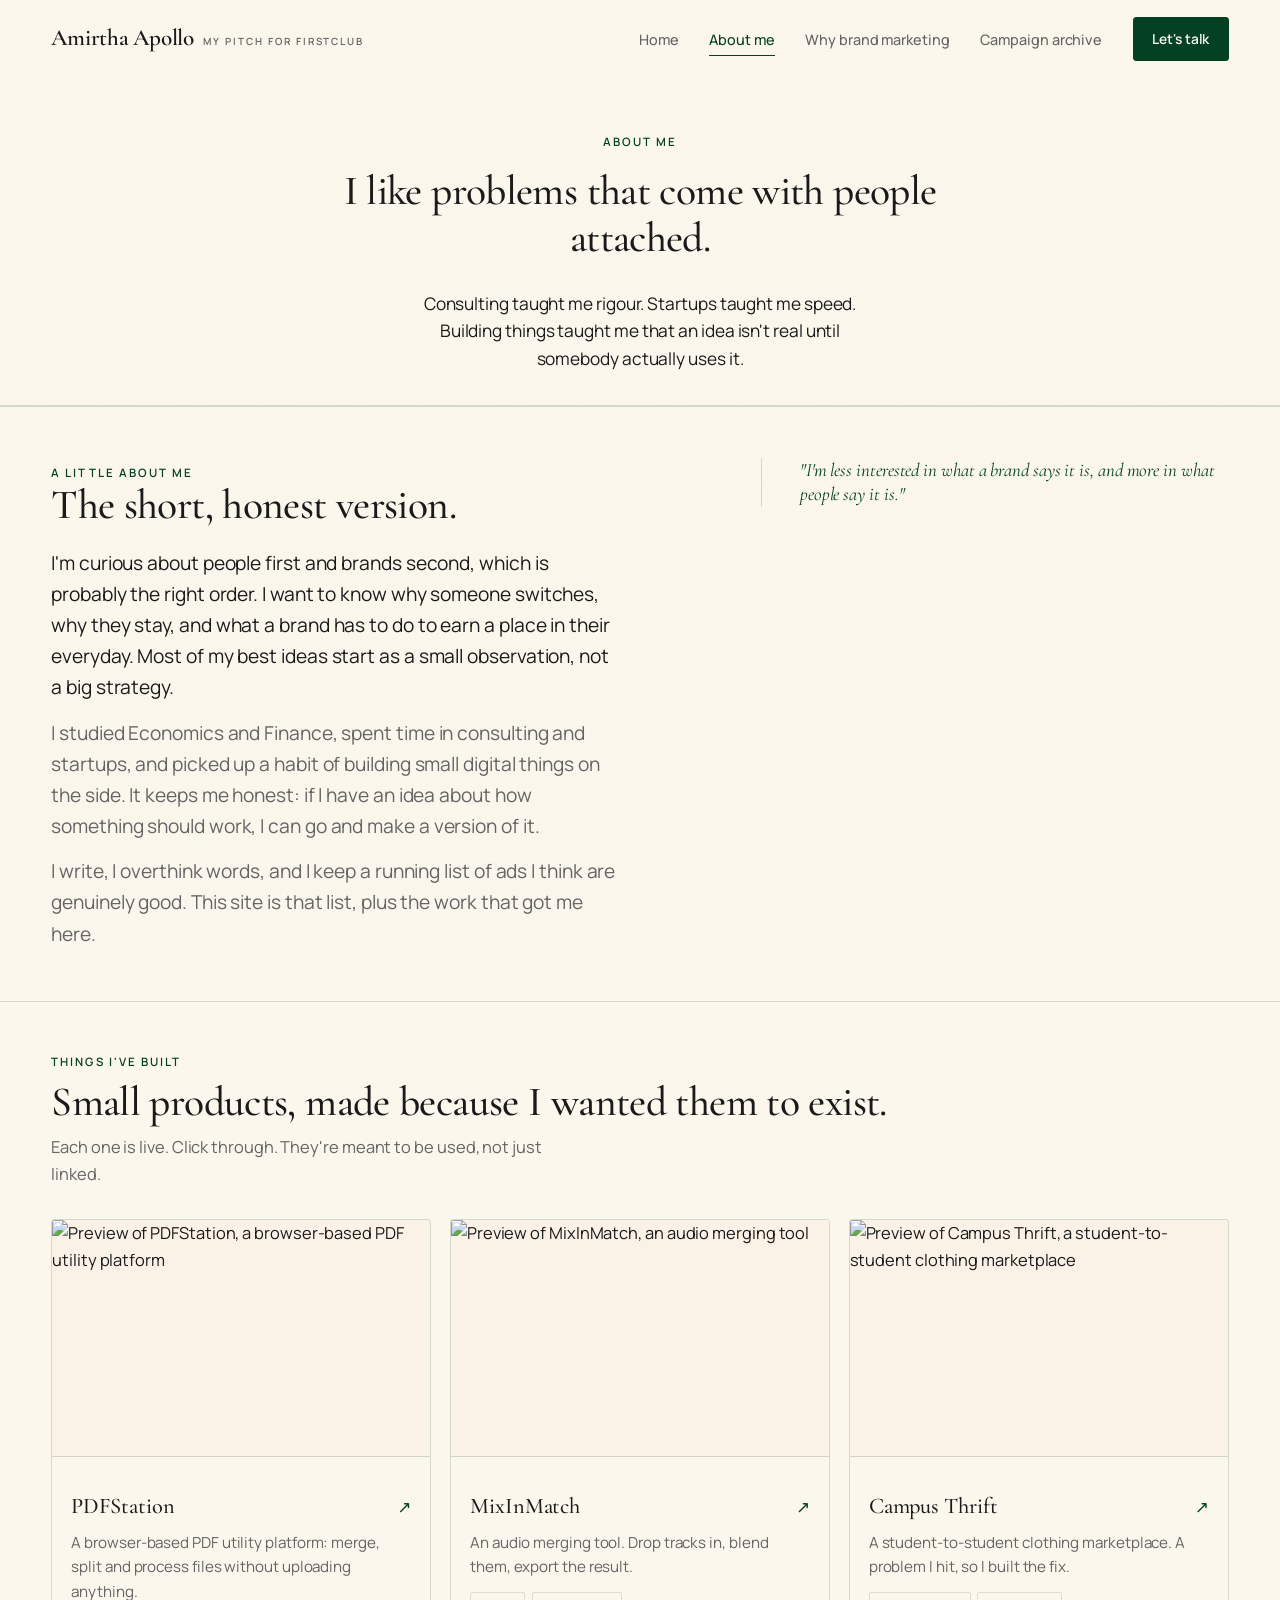
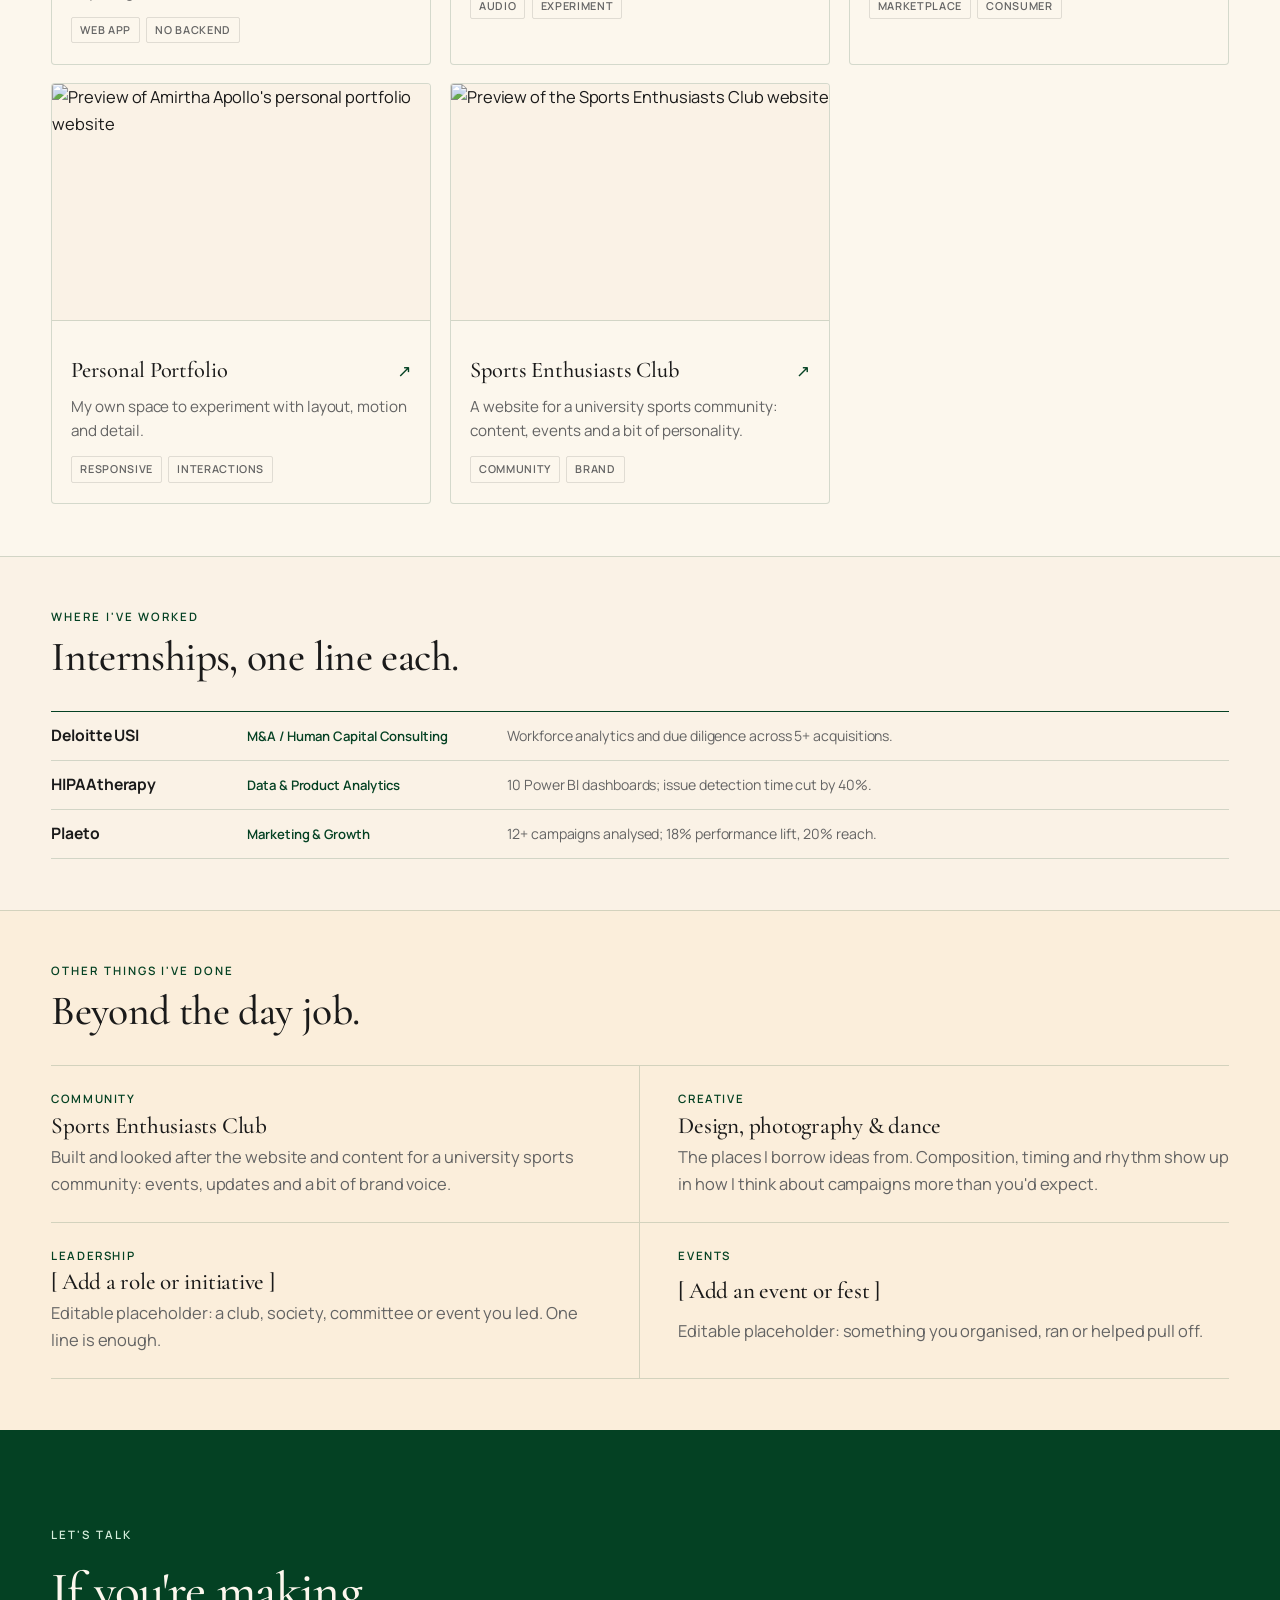
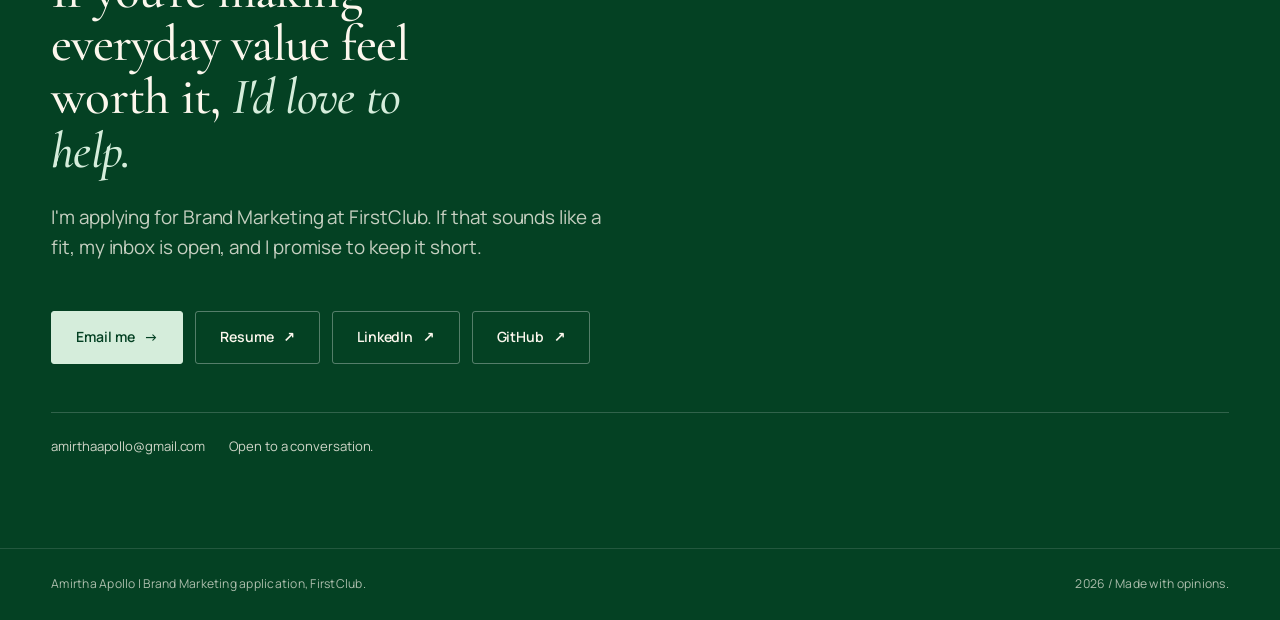
==== about.html @ 744711f7 "Rebuild FirstClub pitch as 4-page editorial journal - Four pages: Home, About me, Why brand marketin" ====
<!DOCTYPE html>
<html lang="en">
<head>
  <meta charset="UTF-8" />
  <meta name="viewport" content="width=device-width, initial-scale=1.0" />
  <title>About me | Amirtha Apollo</title>
  <meta name="description" content="About Amirtha Apollo: internships at Deloitte USI, HIPAAtherapy and Plaeto, plus the projects I've built. Brand Marketing application for FirstClub." />
  <meta name="author" content="Amirtha Apollo" />
  <meta name="theme-color" content="#fcf7ed" />
  <link rel="canonical" href="https://amirthaapollo.netlify.app/about.html" />

  <meta property="og:type" content="website" />
  <meta property="og:title" content="About me | Amirtha Apollo" />
  <meta property="og:description" content="Internships, projects and the things I build when nobody asks me to." />

  <link rel="preconnect" href="https://fonts.googleapis.com" />
  <link rel="preconnect" href="https://fonts.gstatic.com" crossorigin />
  <link href="https://fonts.googleapis.com/css2?family=Cormorant+Garamond:ital,wght@0,400;0,500;0,600;0,700;1,400;1,500;1,600&family=Manrope:wght@300;400;500;600;700&display=swap" rel="stylesheet" />
  <link rel="stylesheet" href="styles.css?v=10" />
</head>
<body>
  <a class="skip" href="#main">Skip to content</a>
  <div class="grain" aria-hidden="true"></div>

  <header class="site-header" id="siteHeader">
    <div class="wrap head">
      <a class="wordmark" href="index.html">Amirtha Apollo<small>My pitch for FirstClub</small></a>
      <nav class="nav" aria-label="Primary">
        <a href="index.html">Home</a>
        <a href="about.html" aria-current="page">About me</a>
        <a href="why-brand.html">Why brand marketing</a>
        <a href="campaigns.html">Campaign archive</a>
        <a class="nav-cta" href="#contact">Let's talk</a>
      </nav>
      <button class="menu-btn" id="menuBtn" aria-expanded="false" aria-controls="mobileNav" aria-label="Open menu">
        <i aria-hidden="true"></i>
        <i aria-hidden="true"></i>
      </button>
    </div>
    <nav class="mobile-nav" id="mobileNav" aria-label="Mobile" hidden>
      <a href="index.html">Home</a>
      <a href="about.html">About me</a>
      <a href="why-brand.html">Why brand marketing</a>
      <a href="campaigns.html">Campaign archive</a>
      <a href="#contact">Let's talk</a>
    </nav>
  </header>

  <main id="main">
    <section class="page-head page-head--center">
      <div class="wrap">
        <span class="label reveal">About me</span>
        <h1 class="display reveal">I like problems that come with people attached.</h1>
        <p class="lead reveal">
          Consulting taught me rigour. Startups taught me speed. Building things taught me that an idea isn't real
          until somebody actually uses it.
        </p>
      </div>
    </section>

    <section class="section" aria-labelledby="story-title">
      <div class="wrap spread">
        <div class="spread-main reveal">
          <span class="label">A little about me</span>
          <h2 class="display sec-title" id="story-title">The short, honest version.</h2>
          <div class="prose" style="margin-top:1.25rem">
            <p>
              I'm curious about people first and brands second, which is probably the right order. I want to know why
              someone switches, why they stay, and what a brand has to do to earn a place in their everyday. Most of
              my best ideas start as a small observation, not a big strategy.
            </p>
            <p class="muted">
              I studied Economics and Finance, spent time in consulting and startups, and picked up a habit of building
              small digital things on the side. It keeps me honest: if I have an idea about how something should work,
              I can go and make a version of it.
            </p>
            <p class="muted">
              I write, I overthink words, and I keep a running list of ads I think are genuinely good. This site is
              that list, plus the work that got me here.
            </p>
          </div>
        </div>
        <aside class="spread-side reveal">
          <p class="note">"I'm less interested in what a brand says it is, and more in what people say it is."</p>
        </aside>
      </div>
    </section>

    <section class="section" id="projects" aria-labelledby="proj-title">
      <div class="wrap">
        <header class="sec-head reveal">
          <span class="label">Things I've built</span>
          <h2 class="display sec-title" id="proj-title">Small products, made because I wanted them to exist.</h2>
          <p class="sec-sub">Each one is live. Click through. They're meant to be used, not just linked.</p>
        </header>

        <div class="projects">
          <a class="project reveal" href="https://pdfstation.netlify.app/" target="_blank" rel="noopener">
            <span class="project-shot">
              <img src="https://image.thum.io/get/width/1200/noanimate/https://pdfstation.netlify.app/" alt="Preview of PDFStation, a browser-based PDF utility platform" loading="lazy" />
            </span>
            <span class="project-body">
              <span class="project-top">
                <span class="project-name">PDFStation</span>
                <span class="project-go" aria-hidden="true">&#8599;</span>
              </span>
              <span class="project-desc">A browser-based PDF utility platform: merge, split and process files without uploading anything.</span>
              <span class="project-tags"><span>Web app</span><span>No backend</span></span>
            </span>
          </a>

          <a class="project reveal" href="https://mixinmatch.netlify.app/" target="_blank" rel="noopener">
            <span class="project-shot">
              <img src="https://image.thum.io/get/width/1200/noanimate/https://mixinmatch.netlify.app/" alt="Preview of MixInMatch, an audio merging tool" loading="lazy" />
            </span>
            <span class="project-body">
              <span class="project-top">
                <span class="project-name">MixInMatch</span>
                <span class="project-go" aria-hidden="true">&#8599;</span>
              </span>
              <span class="project-desc">An audio merging tool. Drop tracks in, blend them, export the result.</span>
              <span class="project-tags"><span>Audio</span><span>Experiment</span></span>
            </span>
          </a>

          <a class="project reveal" href="https://campusthriftshop.netlify.app/" target="_blank" rel="noopener">
            <span class="project-shot">
              <img src="https://image.thum.io/get/width/1200/noanimate/https://campusthriftshop.netlify.app/" alt="Preview of Campus Thrift, a student-to-student clothing marketplace" loading="lazy" />
            </span>
            <span class="project-body">
              <span class="project-top">
                <span class="project-name">Campus Thrift</span>
                <span class="project-go" aria-hidden="true">&#8599;</span>
              </span>
              <span class="project-desc">A student-to-student clothing marketplace. A problem I hit, so I built the fix.</span>
              <span class="project-tags"><span>Marketplace</span><span>Consumer</span></span>
            </span>
          </a>

          <a class="project reveal" href="https://amirthaapollo.netlify.app/" target="_blank" rel="noopener">
            <span class="project-shot">
              <img src="https://image.thum.io/get/width/1200/noanimate/https://amirthaapollo.netlify.app/" alt="Preview of Amirtha Apollo's personal portfolio website" loading="lazy" />
            </span>
            <span class="project-body">
              <span class="project-top">
                <span class="project-name">Personal Portfolio</span>
                <span class="project-go" aria-hidden="true">&#8599;</span>
              </span>
              <span class="project-desc">My own space to experiment with layout, motion and detail.</span>
              <span class="project-tags"><span>Responsive</span><span>Interactions</span></span>
            </span>
          </a>

          <a class="project reveal" href="https://thesecau.netlify.app/" target="_blank" rel="noopener">
            <span class="project-shot">
              <img src="https://image.thum.io/get/width/1200/noanimate/https://thesecau.netlify.app/" alt="Preview of the Sports Enthusiasts Club website" loading="lazy" />
            </span>
            <span class="project-body">
              <span class="project-top">
                <span class="project-name">Sports Enthusiasts Club</span>
                <span class="project-go" aria-hidden="true">&#8599;</span>
              </span>
              <span class="project-desc">A website for a university sports community: content, events and a bit of personality.</span>
              <span class="project-tags"><span>Community</span><span>Brand</span></span>
            </span>
          </a>
        </div>
      </div>
    </section>

    <section class="section section--beige" id="experience" aria-labelledby="exp-title">
      <div class="wrap">
        <header class="sec-head reveal">
          <span class="label">Where I've worked</span>
          <h2 class="display sec-title" id="exp-title">Internships, one line each.</h2>
        </header>

        <ul class="roles reveal">
          <li class="role">
            <span class="role-name">Deloitte USI</span>
            <span class="role-kind">M&amp;A / Human Capital Consulting</span>
            <span class="role-note">Workforce analytics and due diligence across 5+ acquisitions.</span>
          </li>
          <li class="role">
            <span class="role-name">HIPAAtherapy</span>
            <span class="role-kind">Data &amp; Product Analytics</span>
            <span class="role-note">10 Power BI dashboards; issue detection time cut by 40%.</span>
          </li>
          <li class="role">
            <span class="role-name">Plaeto</span>
            <span class="role-kind">Marketing &amp; Growth</span>
            <span class="role-note">12+ campaigns analysed; 18% performance lift, 20% reach.</span>
          </li>
        </ul>
      </div>
    </section>

    <section class="section section--peach" aria-labelledby="other-title">
      <div class="wrap">
        <header class="sec-head reveal">
          <span class="label">Other things I've done</span>
          <h2 class="display sec-title" id="other-title">Beyond the day job.</h2>
        </header>

        <div class="other">
          <article class="other-item reveal">
            <span class="oi-k">Community</span>
            <h3 class="oi-t">Sports Enthusiasts Club</h3>
            <p>Built and looked after the website and content for a university sports community: events, updates and a bit of brand voice.</p>
          </article>
          <article class="other-item reveal">
            <span class="oi-k">Creative</span>
            <h3 class="oi-t">Design, photography &amp; dance</h3>
            <p>The places I borrow ideas from. Composition, timing and rhythm show up in how I think about campaigns more than you'd expect.</p>
          </article>
          <article class="other-item reveal">
            <span class="oi-k">Leadership</span>
            <h3 class="oi-t">[ Add a role or initiative ]</h3>
            <p class="muted">Editable placeholder: a club, society, committee or event you led. One line is enough.</p>
          </article>
          <article class="other-item reveal">
            <span class="oi-k">Events</span>
            <h3 class="oi-t">[ Add an event or fest ]</h3>
            <p class="muted">Editable placeholder: something you organised, ran or helped pull off.</p>
          </article>
        </div>
      </div>
    </section>

    <section class="cta" id="contact" aria-labelledby="contact-title">
      <div class="wrap">
        <span class="label reveal">Let's talk</span>
        <h2 class="display cta-title reveal" id="contact-title">
          If you're making everyday value feel worth it, <em>I'd love to help.</em>
        </h2>
        <p class="cta-sub reveal">
          I'm applying for Brand Marketing at FirstClub. If that sounds like a fit, my inbox is open, and I promise
          to keep it short.
        </p>
        <div class="cta-actions reveal">
          <a class="btn btn-on-green" href="mailto:amirthaapollo@gmail.com">Email me <span class="arw" aria-hidden="true">&#8594;</span></a>
          <a class="btn btn-line" href="#">Resume <span aria-hidden="true">&#8599;</span></a>
          <a class="btn btn-line" href="#">LinkedIn <span aria-hidden="true">&#8599;</span></a>
          <a class="btn btn-line" href="https://github.com/AmirthaApollo" target="_blank" rel="noopener">GitHub <span aria-hidden="true">&#8599;</span></a>
        </div>
        <div class="cta-detail reveal">
          <a href="mailto:amirthaapollo@gmail.com">amirthaapollo@gmail.com</a>
          
          <span>Open to a conversation.</span>
        </div>
      </div>
    </section>
  </main>

  <footer class="footer">
    <div class="wrap footer-in">
      <span>Amirtha Apollo | Brand Marketing application, FirstClub.</span>
      <span><span id="year">2026</span> / Made with opinions.</span>
    </div>
  </footer>

  <script src="script.js" defer></script>
</body>
</html>
---- styles.css ----
:root {
  --forest: #044123;
  --forest-2: #0a5530;
  --cream: #fcf7ed;
  --beige: #faf2e6;
  --peach: #fbeedb;
  --mint: #d5eddb;
  --ink: #1a1a1a;
  --grey: #646464;
  --line: rgba(4, 65, 35, 0.16);
  --line-strong: rgba(4, 65, 35, 0.34);
  --line-ink: rgba(26, 26, 26, 0.12);
  --display: "Cormorant Garamond", Georgia, "Times New Roman", serif;
  --sans: "Manrope", system-ui, -apple-system, "Segoe UI", sans-serif;
  --wrap: 1180px;
  --gutter: clamp(1.25rem, 4vw, 3.5rem);
  --ease: cubic-bezier(0.2, 0.7, 0.2, 1);
}

*,
*::before,
*::after {
  box-sizing: border-box;
}

html {
  -webkit-text-size-adjust: 100%;
  scroll-behavior: smooth;
}

body {
  margin: 0;
  background: var(--cream);
  color: var(--ink);
  font-family: var(--sans);
  font-size: clamp(1rem, 0.95rem + 0.25vw, 1.075rem);
  font-weight: 400;
  line-height: 1.65;
  letter-spacing: -0.005em;
  -webkit-font-smoothing: antialiased;
  text-rendering: optimizeLegibility;
  overflow-x: hidden;
}

h1,
h2,
h3,
h4 {
  margin: 0;
  font-family: var(--display);
  font-weight: 500;
  line-height: 1.03;
  letter-spacing: -0.01em;
}

p {
  margin: 0;
}

img {
  display: block;
  max-width: 100%;
}

a {
  color: inherit;
  text-decoration: none;
}

ul,
ol {
  margin: 0;
  padding: 0;
  list-style: none;
}

::selection {
  background: var(--forest);
  color: var(--cream);
}

:focus-visible {
  outline: 2px solid var(--forest);
  outline-offset: 3px;
  border-radius: 2px;
}

.wrap {
  width: min(100% - (var(--gutter) * 2), var(--wrap));
  margin-inline: auto;
}

.grain {
  position: fixed;
  inset: 0;
  z-index: 400;
  pointer-events: none;
  opacity: 0.5;
  mix-blend-mode: multiply;
  background-image: url("data:image/svg+xml,%3Csvg xmlns='http://www.w3.org/2000/svg' width='160' height='160'%3E%3Cfilter id='n'%3E%3CfeTurbulence type='fractalNoise' baseFrequency='0.9' numOctaves='2' stitchTiles='stitch'/%3E%3CfeColorMatrix type='saturate' values='0'/%3E%3C/filter%3E%3Crect width='100%25' height='100%25' filter='url(%23n)' opacity='0.05'/%3E%3C/svg%3E");
}

.skip {
  position: absolute;
  top: -80px;
  left: var(--gutter);
  z-index: 500;
  background: var(--forest);
  color: var(--cream);
  padding: 0.6rem 1rem;
  font-size: 0.78rem;
  font-weight: 600;
}

.skip:focus {
  top: 0.75rem;
}

/* ---------- type utilities ---------- */

.label {
  display: inline-flex;
  align-items: center;
  gap: 0.55rem;
  font-family: var(--sans);
  font-size: 0.72rem;
  font-weight: 600;
  letter-spacing: 0.18em;
  text-transform: uppercase;
  color: var(--forest);
}

.label::before {
  content: "";
  width: 6px;
  height: 6px;
  background: var(--forest);
  border-radius: 50%;
  flex: none;
}

.label--bare::before {
  display: none;
}

.display {
  font-family: var(--display);
  font-weight: 500;
  line-height: 0.98;
  letter-spacing: -0.015em;
}

.display em,
.em {
  font-style: italic;
  color: var(--forest);
}

.lead {
  font-size: clamp(1.08rem, 1rem + 0.55vw, 1.4rem);
  line-height: 1.55;
  color: var(--ink);
  max-width: 46ch;
}

.muted {
  color: var(--grey);
}

.note {
  font-family: var(--display);
  font-style: italic;
  font-size: clamp(1.05rem, 0.95rem + 0.5vw, 1.35rem);
  color: var(--forest);
  line-height: 1.3;
}

.rule {
  height: 1px;
  background: var(--line);
  border: 0;
  margin: 0;
}

/* ---------- buttons ---------- */

.btn {
  display: inline-flex;
  align-items: center;
  gap: 0.6rem;
  font-family: var(--sans);
  font-size: 0.88rem;
  font-weight: 600;
  padding: 0.9rem 1.5rem;
  border: 1px solid var(--forest);
  border-radius: 3px;
  cursor: pointer;
  transition: background 0.3s var(--ease), color 0.3s var(--ease), border-color 0.3s var(--ease), transform 0.3s var(--ease);
}

.btn svg {
  transition: transform 0.3s var(--ease);
}

.btn:hover svg {
  transform: translateX(3px);
}

.btn-primary {
  background: var(--forest);
  color: var(--cream);
}

.btn-primary:hover {
  background: var(--forest-2);
  border-color: var(--forest-2);
  transform: translateY(-1px);
}

.btn-ghost {
  background: transparent;
  color: var(--forest);
  border-color: var(--line-strong);
}

.btn-ghost:hover {
  border-color: var(--forest);
  background: var(--beige);
}

.btn-on-green {
  background: var(--mint);
  color: var(--forest);
  border-color: var(--mint);
}

.btn-on-green:hover {
  background: var(--cream);
  border-color: var(--cream);
}

.link-arrow {
  display: inline-flex;
  align-items: center;
  gap: 0.45rem;
  font-weight: 600;
  font-size: 0.9rem;
  color: var(--forest);
  border-bottom: 1px solid transparent;
  transition: border-color 0.3s var(--ease), gap 0.3s var(--ease);
}

.link-arrow svg {
  transition: transform 0.3s var(--ease);
}

.link-arrow:hover {
  border-bottom-color: var(--forest);
}

.link-arrow:hover svg {
  transform: translate(2px, 2px);
}

/* ---------- header ---------- */

.site-header {
  position: sticky;
  top: 0;
  z-index: 100;
  background: color-mix(in srgb, var(--cream) 88%, transparent);
  backdrop-filter: blur(14px) saturate(150%);
  -webkit-backdrop-filter: blur(14px) saturate(150%);
  border-bottom: 1px solid transparent;
  transition: border-color 0.4s var(--ease);
}

.site-header.is-stuck {
  border-bottom-color: var(--line);
}

.head {
  display: flex;
  align-items: center;
  justify-content: space-between;
  gap: 1.5rem;
  min-height: 4.9rem;
}

.wordmark {
  display: inline-flex;
  align-items: baseline;
  gap: 0.55rem;
  font-family: var(--display);
  font-size: 1.45rem;
  font-weight: 600;
  letter-spacing: -0.01em;
}

.wordmark span {
  color: var(--forest);
}

.wordmark small {
  font-family: var(--sans);
  font-size: 0.62rem;
  font-weight: 600;
  letter-spacing: 0.2em;
  text-transform: uppercase;
  color: var(--grey);
}

.nav {
  display: none;
  align-items: center;
  gap: clamp(1.1rem, 2.4vw, 2.3rem);
  font-size: 0.9rem;
  font-weight: 500;
}

.nav a {
  position: relative;
  color: var(--grey);
  padding-block: 0.3rem;
  transition: color 0.3s var(--ease);
}

.nav a:not(.nav-cta)::after {
  content: "";
  position: absolute;
  left: 0;
  bottom: 0;
  width: 100%;
  height: 1px;
  background: var(--forest);
  transform: scaleX(0);
  transform-origin: left;
  transition: transform 0.35s var(--ease);
}

.nav a:hover,
.nav a[aria-current="page"] {
  color: var(--forest);
}

.nav a:not(.nav-cta):hover::after,
.nav a[aria-current="page"]:not(.nav-cta)::after {
  transform: scaleX(1);
}

.nav a.nav-cta {
  color: var(--cream);
  background: var(--forest);
  border: 1px solid var(--forest);
  border-radius: 3px;
  padding: 0.6rem 1.15rem;
  font-size: 0.86rem;
  font-weight: 600;
  transition: background 0.3s var(--ease), border-color 0.3s var(--ease);
}

.nav a.nav-cta:hover {
  background: var(--forest-2);
  border-color: var(--forest-2);
  color: var(--cream);
}

.menu-btn {
  display: inline-flex;
  flex-direction: column;
  justify-content: center;
  gap: 5px;
  width: 2.7rem;
  height: 2.7rem;
  background: none;
  border: 1px solid var(--line-strong);
  border-radius: 3px;
  cursor: pointer;
  padding: 0;
}

.menu-btn i {
  display: block;
  width: 1.1rem;
  height: 1.5px;
  margin-inline: auto;
  background: var(--forest);
  transition: transform 0.35s var(--ease), opacity 0.35s var(--ease);
}

.menu-btn[aria-expanded="true"] i:first-child {
  transform: translateY(3.25px) rotate(45deg);
}

.menu-btn[aria-expanded="true"] i:last-child {
  transform: translateY(-3.25px) rotate(-45deg);
}

.mobile-nav {
  display: none;
  border-top: 1px solid var(--line);
  background: var(--cream);
  padding: 0.5rem var(--gutter) 1.5rem;
}

.mobile-nav:not([hidden]) {
  display: grid;
}

.mobile-nav a {
  display: flex;
  align-items: baseline;
  justify-content: space-between;
  font-family: var(--display);
  font-size: 1.7rem;
  padding-block: 0.6rem;
  border-bottom: 1px solid var(--line);
}

.mobile-nav a::after {
  content: "\2192";
  font-family: var(--sans);
  font-size: 0.9rem;
  color: var(--forest);
}

@media (min-width: 940px) {
  .nav {
    display: flex;
  }

  .menu-btn {
    display: none;
  }

  .mobile-nav {
    display: none !important;
  }
}

/* ---------- hero ---------- */

.hero {
  padding-block: clamp(2.5rem, 6vw, 5.5rem) clamp(2.5rem, 6vw, 5rem);
}

.hero-topline {
  display: flex;
  justify-content: space-between;
  align-items: baseline;
  gap: 1rem;
  padding-bottom: 1.1rem;
  border-bottom: 1px solid var(--line);
}

.hero-topline .issue {
  font-size: 0.72rem;
  font-weight: 600;
  letter-spacing: 0.18em;
  text-transform: uppercase;
  color: var(--grey);
}

.hero-title {
  margin-top: clamp(1.75rem, 4vw, 3rem);
  font-size: clamp(2.9rem, 1.3rem + 7.2vw, 7.6rem);
  font-weight: 500;
  max-width: 16ch;
}

.hero-grid {
  display: grid;
  gap: clamp(2.25rem, 5vw, 4rem);
  margin-top: clamp(2rem, 4vw, 3.25rem);
  align-items: end;
}

.hero-intro {
  display: grid;
  gap: 1.4rem;
}

.hero-actions {
  display: flex;
  flex-wrap: wrap;
  gap: 0.75rem;
  margin-top: 0.25rem;
}

/* magazine cover card */

.cover {
  position: relative;
  display: grid;
  grid-template-rows: auto 1fr auto;
  gap: 1rem;
  min-height: clamp(19rem, 40vw, 26rem);
  padding: clamp(1.4rem, 2.6vw, 2rem);
  background: var(--forest);
  color: var(--cream);
  border-radius: 4px;
  overflow: hidden;
}

.cover::after {
  content: "";
  position: absolute;
  inset: 0;
  background-image:
    repeating-linear-gradient(to right, rgba(255, 255, 255, 0.06) 0 1px, transparent 1px 25%),
    repeating-linear-gradient(to bottom, rgba(255, 255, 255, 0.05) 0 1px, transparent 1px 25%);
  pointer-events: none;
}

.cover > * {
  position: relative;
}

.cover-top {
  display: flex;
  justify-content: space-between;
  font-size: 0.68rem;
  font-weight: 600;
  letter-spacing: 0.18em;
  text-transform: uppercase;
  color: color-mix(in srgb, var(--cream) 80%, transparent);
}

.cover-mid {
  align-self: center;
}

.cover-mark {
  font-family: var(--display);
  font-size: clamp(4rem, 9vw, 7rem);
  line-height: 0.85;
  letter-spacing: -0.03em;
}

.cover-mark span {
  color: var(--mint);
}

.cover-line {
  margin-top: 1rem;
  font-family: var(--display);
  font-style: italic;
  font-size: clamp(1.1rem, 1rem + 0.8vw, 1.6rem);
  color: color-mix(in srgb, var(--cream) 88%, transparent);
  max-width: 18ch;
}

.cover-foot {
  display: flex;
  justify-content: space-between;
  align-items: baseline;
  padding-top: 0.9rem;
  border-top: 1px solid rgba(255, 255, 255, 0.18);
  font-size: 0.72rem;
  font-weight: 600;
  letter-spacing: 0.14em;
  text-transform: uppercase;
  color: color-mix(in srgb, var(--cream) 82%, transparent);
}

@media (min-width: 900px) {
  .hero-grid {
    grid-template-columns: minmax(0, 1.5fr) minmax(0, 1fr);
    align-items: stretch;
  }
}

/* ---------- section scaffolding ---------- */

.section {
  padding-block: clamp(4rem, 9vw, 8rem);
  border-top: 1px solid var(--line);
}

.section--beige {
  background: var(--beige);
}

.section--peach {
  background: var(--peach);
}

.section--forest {
  background: var(--forest);
  color: var(--cream);
  border-top-color: transparent;
}

.sec-head {
  display: grid;
  gap: 1.1rem;
  max-width: 60rem;
  margin-bottom: clamp(2.5rem, 5vw, 4rem);
}

.sec-title {
  font-size: clamp(2.2rem, 1.2rem + 4.4vw, 4.6rem);
}

.sec-sub {
  max-width: 52ch;
  color: var(--grey);
}

.section--forest .sec-sub {
  color: color-mix(in srgb, var(--cream) 76%, transparent);
}

.section--forest .label {
  color: var(--mint);
}

.section--forest .label::before {
  background: var(--mint);
}

/* ---------- table of contents ---------- */

.toc {
  border-top: 1px solid var(--forest);
}

.toc li {
  border-bottom: 1px solid var(--line);
}

.toc a {
  display: grid;
  gap: 0.6rem;
  padding-block: clamp(1.6rem, 3vw, 2.4rem);
  transition: background 0.4s var(--ease), padding-left 0.4s var(--ease);
}

.toc a:hover {
  background: var(--beige);
  padding-left: 0.9rem;
}

.toc-num {
  font-family: var(--display);
  font-size: clamp(1.4rem, 1rem + 1.6vw, 2.2rem);
  font-weight: 600;
  color: var(--forest);
}

.toc-name {
  font-family: var(--display);
  font-size: clamp(1.9rem, 1.2rem + 3vw, 3.4rem);
  font-weight: 500;
  letter-spacing: -0.015em;
  line-height: 1;
}

.toc-desc {
  color: var(--grey);
  max-width: 48ch;
}

.toc-go {
  font-size: 0.78rem;
  font-weight: 600;
  letter-spacing: 0.14em;
  text-transform: uppercase;
  color: var(--forest);
  white-space: nowrap;
  transition: transform 0.35s var(--ease);
}

.toc a:hover .toc-go {
  transform: translateX(5px);
}

@media (min-width: 900px) {
  .toc a {
    grid-template-columns: 3.5rem minmax(0, 1fr) minmax(0, 1.1fr) auto;
    align-items: baseline;
    column-gap: 1.5rem;
  }
}

/* ---------- editorial spread (two column) ---------- */

.spread {
  display: grid;
  gap: clamp(2rem, 5vw, 4.5rem);
}

@media (min-width: 900px) {
  .spread {
    grid-template-columns: repeat(12, 1fr);
    align-items: start;
  }

  .spread-main {
    grid-column: 1 / span 6;
  }

  .spread-side {
    grid-column: 8 / span 5;
  }

  .spread--reverse .spread-main {
    grid-column: 7 / span 6;
  }

  .spread--reverse .spread-side {
    grid-column: 1 / span 5;
  }
}

.pullquote {
  font-family: var(--display);
  font-size: clamp(1.8rem, 1.2rem + 2.6vw, 3.2rem);
  font-style: italic;
  font-weight: 500;
  line-height: 1.18;
  letter-spacing: -0.01em;
  color: var(--forest);
}

/* ---------- experience strip ---------- */

.strip {
  display: grid;
  border-top: 1px solid var(--line);
}

.strip-item {
  display: grid;
  gap: 0.4rem;
  padding-block: clamp(1.4rem, 2.6vw, 2rem);
  border-bottom: 1px solid var(--line);
}

.strip-role {
  font-family: var(--display);
  font-size: clamp(1.5rem, 1.1rem + 1.6vw, 2.3rem);
  font-weight: 500;
}

.strip-meta {
  font-size: 0.78rem;
  font-weight: 600;
  letter-spacing: 0.12em;
  text-transform: uppercase;
  color: var(--grey);
}

@media (min-width: 700px) {
  .strip {
    grid-template-columns: repeat(3, 1fr);
    border-bottom: 1px solid var(--line);
  }

  .strip-item {
    border-bottom: 0;
    border-right: 1px solid var(--line);
    padding-inline: clamp(1rem, 2.5vw, 2rem);
  }

  .strip-item:first-child {
    padding-left: 0;
  }

  .strip-item:last-child {
    border-right: 0;
    padding-right: 0;
  }
}

/* ---------- archive preview cards ---------- */

.preview-cards {
  display: grid;
  gap: clamp(1rem, 2vw, 1.5rem);
}

.pcard {
  display: grid;
  gap: 0.8rem;
  align-content: start;
}

.pcard-visual {
  position: relative;
  aspect-ratio: 4 / 3;
  background: var(--beige);
  border: 1px solid var(--line);
  border-radius: 4px;
  overflow: hidden;
  display: grid;
  place-items: center;
}

.pcard-mark {
  font-family: var(--display);
  font-size: clamp(2.4rem, 6vw, 4rem);
  color: var(--forest);
  opacity: 0.9;
}

.pcard-rank {
  position: absolute;
  top: 0.75rem;
  left: 0.75rem;
  font-size: 0.68rem;
  font-weight: 600;
  letter-spacing: 0.14em;
  text-transform: uppercase;
  color: var(--forest);
  background: var(--cream);
  border: 1px solid var(--line);
  border-radius: 2px;
  padding: 0.2rem 0.5rem;
}

.pcard-brand {
  font-size: 0.74rem;
  font-weight: 600;
  letter-spacing: 0.14em;
  text-transform: uppercase;
  color: var(--grey);
}

.pcard-title {
  font-family: var(--display);
  font-size: clamp(1.3rem, 1rem + 1.2vw, 1.8rem);
  font-weight: 500;
  line-height: 1.1;
}

@media (min-width: 700px) {
  .preview-cards {
    grid-template-columns: repeat(3, 1fr);
  }
}

/* ---------- page head ---------- */

.page-head {
  padding-block: clamp(3rem, 7vw, 6rem) clamp(2rem, 4vw, 3.5rem);
  border-bottom: 1px solid var(--line);
}

.page-head .display {
  margin-top: 1.4rem;
  font-size: clamp(2.6rem, 1.3rem + 6vw, 6.4rem);
  max-width: 20ch;
}

.page-head .lead {
  margin-top: clamp(1.25rem, 3vw, 1.75rem);
}

/* ---------- about: narrative ---------- */

.prose {
  display: grid;
  gap: 1.25rem;
  max-width: 62ch;
}

.prose p {
  font-size: clamp(1.05rem, 1rem + 0.35vw, 1.2rem);
  color: var(--ink);
}

.prose p.muted {
  color: var(--grey);
}

/* ---------- experience entries ---------- */

.exp {
  display: grid;
  gap: 1rem;
  padding-block: clamp(2rem, 4vw, 3.25rem);
  border-bottom: 1px solid var(--line);
}

.exp-head {
  display: grid;
  gap: 0.35rem;
}

.exp-org {
  display: flex;
  flex-wrap: wrap;
  align-items: baseline;
  gap: 0.75rem;
}

.exp-name {
  font-family: var(--display);
  font-size: clamp(1.9rem, 1.2rem + 2.6vw, 3.2rem);
  font-weight: 500;
  line-height: 1;
}

.exp-role {
  font-size: 0.78rem;
  font-weight: 600;
  letter-spacing: 0.12em;
  text-transform: uppercase;
  color: var(--forest);
}

.exp-body {
  display: grid;
  gap: 1rem;
}

.exp-list {
  display: grid;
  gap: 0.6rem;
  max-width: 60ch;
}

.exp-list li {
  position: relative;
  padding-left: 1.4rem;
  color: var(--grey);
}

.exp-list li::before {
  content: "";
  position: absolute;
  left: 0;
  top: 0.72em;
  width: 0.85rem;
  height: 1px;
  background: var(--forest);
}

.exp-figs {
  display: flex;
  flex-wrap: wrap;
  gap: 0.8rem 2rem;
}

.fig {
  font-size: 0.72rem;
  font-weight: 600;
  letter-spacing: 0.08em;
  text-transform: uppercase;
  color: var(--grey);
}

.fig b {
  display: block;
  font-family: var(--display);
  font-weight: 600;
  font-size: 1.7rem;
  letter-spacing: -0.01em;
  color: var(--forest);
  text-transform: none;
}

@media (min-width: 900px) {
  .exp {
    grid-template-columns: minmax(0, 0.8fr) minmax(0, 1.2fr);
    gap: clamp(2rem, 4vw, 3.5rem);
    align-items: start;
  }

  .exp-head {
    grid-column: 1;
  }

  .exp-body {
    grid-column: 2;
  }

  .exp-figs {
    gap: 1.6rem;
  }
}

/* ---------- project grid ---------- */

.projects {
  display: grid;
  gap: clamp(1rem, 2vw, 1.5rem);
}

.project {
  display: grid;
  gap: 0.85rem;
  align-content: start;
  border: 1px solid var(--line);
  border-radius: 4px;
  background: var(--cream);
  overflow: hidden;
  transition: transform 0.45s var(--ease), border-color 0.4s var(--ease);
}

.project:hover {
  transform: translateY(-4px);
  border-color: var(--forest);
}

.project-shot {
  aspect-ratio: 16 / 10;
  overflow: hidden;
  border-bottom: 1px solid var(--line);
  background: var(--beige);
}

.project-shot img {
  width: 100%;
  height: 100%;
  object-fit: cover;
  object-position: top center;
  filter: grayscale(0.2);
  transition: transform 0.7s var(--ease), filter 0.5s var(--ease);
}

.project:hover .project-shot img {
  transform: scale(1.05);
  filter: grayscale(0);
}

.project-body {
  display: grid;
  gap: 0.4rem;
  padding: 1.1rem 1.2rem 1.3rem;
}

.project-top {
  display: flex;
  align-items: baseline;
  justify-content: space-between;
  gap: 0.75rem;
}

.project-name {
  font-family: var(--display);
  font-size: clamp(1.35rem, 1rem + 1.2vw, 1.9rem);
  font-weight: 500;
}

.project-go {
  color: var(--forest);
  font-size: 1.05rem;
  transition: transform 0.35s var(--ease);
}

.project:hover .project-go {
  transform: translate(2px, -2px);
}

.project-desc {
  color: var(--grey);
  font-size: 0.95rem;
}

.project-tags {
  display: flex;
  flex-wrap: wrap;
  gap: 0.4rem;
  margin-top: 0.35rem;
}

.project-tags span {
  font-size: 0.68rem;
  font-weight: 600;
  letter-spacing: 0.06em;
  text-transform: uppercase;
  color: var(--grey);
  border: 1px solid var(--line-ink);
  border-radius: 2px;
  padding: 0.22rem 0.5rem;
}

@media (min-width: 700px) {
  .projects {
    grid-template-columns: repeat(2, 1fr);
  }
}

@media (min-width: 1000px) {
  .projects {
    grid-template-columns: repeat(3, 1fr);
  }
}

/* ---------- other things ---------- */

.other {
  display: grid;
  border-top: 1px solid var(--line);
}

.other-item {
  display: grid;
  gap: 0.35rem;
  padding-block: clamp(1.4rem, 3vw, 2.2rem);
  border-bottom: 1px solid var(--line);
}

.other-item .oi-k {
  font-size: 0.72rem;
  font-weight: 600;
  letter-spacing: 0.14em;
  text-transform: uppercase;
  color: var(--forest);
}

.other-item .oi-t {
  font-family: var(--display);
  font-size: clamp(1.3rem, 1rem + 1.2vw, 1.9rem);
  font-weight: 500;
}

.other-item p {
  color: var(--grey);
  max-width: 58ch;
}

@media (min-width: 860px) {
  .other {
    grid-template-columns: repeat(2, 1fr);
  }

  .other-item:nth-child(odd) {
    padding-right: clamp(1rem, 3vw, 2.5rem);
    border-right: 1px solid var(--line);
  }

  .other-item:nth-child(even) {
    padding-left: clamp(1rem, 3vw, 2.5rem);
  }
}

/* ---------- why page themes ---------- */

.theme {
  display: grid;
  gap: 1.1rem;
  padding-block: clamp(2.25rem, 4.5vw, 3.75rem);
  border-bottom: 1px solid var(--line);
}

.theme-num {
  font-family: var(--display);
  font-size: clamp(1.6rem, 1.1rem + 1.8vw, 2.4rem);
  font-weight: 600;
  color: var(--forest);
}

.theme-title {
  font-size: clamp(1.8rem, 1.15rem + 2.6vw, 3.1rem);
  font-weight: 500;
  max-width: 22ch;
}

.theme-copy {
  display: grid;
  gap: 1rem;
}

.theme-copy p {
  color: var(--ink);
  max-width: 62ch;
}

.theme-copy p.muted {
  color: var(--grey);
}

@media (min-width: 900px) {
  .theme {
    grid-template-columns: minmax(0, 0.55fr) minmax(0, 1.45fr);
    gap: clamp(2rem, 5vw, 4.5rem);
    align-items: start;
  }

  .theme-num {
    grid-row: 1 / span 2;
    padding-top: 0.35rem;
  }
}

/* ---------- campaign archive ---------- */

.archive {
  display: grid;
  gap: clamp(2rem, 4vw, 3.5rem);
  border-top: 1px solid var(--forest);
  padding-top: clamp(2rem, 4vw, 3rem);
}

.entry {
  display: grid;
  gap: clamp(1.25rem, 3vw, 2.25rem);
  padding-bottom: clamp(2rem, 4vw, 3.5rem);
  border-bottom: 1px solid var(--line);
}

.entry-visual {
  position: relative;
  display: grid;
  place-items: center;
  min-height: clamp(13rem, 30vw, 20rem);
  background: var(--beige);
  border: 1px solid var(--line);
  border-radius: 4px;
  overflow: hidden;
}

.entry-visual--peach {
  background: var(--peach);
}

.entry-visual--mint {
  background: var(--mint);
}

.entry-visual--forest {
  background: var(--forest);
}

.entry-visual .ev-label {
  font-size: 0.66rem;
  font-weight: 600;
  letter-spacing: 0.16em;
  text-transform: uppercase;
  color: var(--grey);
  text-align: center;
  padding-inline: 1rem;
}

.entry-visual--forest .ev-label {
  color: color-mix(in srgb, var(--cream) 70%, transparent);
}

.entry-rank {
  position: absolute;
  top: 0.9rem;
  left: 1rem;
  font-family: var(--display);
  font-size: clamp(2.2rem, 5vw, 3.4rem);
  font-weight: 600;
  line-height: 1;
  color: var(--forest);
}

.entry-visual--forest .entry-rank {
  color: var(--mint);
}

.entry-body {
  display: grid;
  gap: 0.9rem;
  align-content: start;
}

.entry-meta {
  display: flex;
  flex-wrap: wrap;
  gap: 0.6rem;
}

.entry-brand {
  font-size: 0.74rem;
  font-weight: 700;
  letter-spacing: 0.16em;
  text-transform: uppercase;
  color: var(--forest);
}

.entry-tag {
  font-size: 0.68rem;
  font-weight: 600;
  letter-spacing: 0.04em;
  text-transform: uppercase;
  color: var(--grey);
  border: 1px solid var(--line-ink);
  border-radius: 2px;
  padding: 0.2rem 0.55rem;
}

.entry-title {
  font-family: var(--display);
  font-size: clamp(1.7rem, 1.1rem + 2.2vw, 2.8rem);
  font-weight: 500;
  line-height: 1.05;
}

.entry-lede {
  font-size: clamp(1.02rem, 0.98rem + 0.3vw, 1.15rem);
  max-width: 58ch;
}

.entry-notes {
  display: grid;
  gap: 1rem;
  margin-top: 0.35rem;
}

.entry-notes > div {
  display: grid;
  gap: 0.25rem;
}

.entry-notes dt {
  font-size: 0.7rem;
  font-weight: 700;
  letter-spacing: 0.12em;
  text-transform: uppercase;
  color: var(--forest);
}

.entry-notes dd {
  margin: 0;
  color: var(--grey);
  max-width: 58ch;
}

.entry--placeholder {
  opacity: 0.92;
}

.entry--placeholder .entry-visual {
  background: transparent;
  border-style: dashed;
}

@media (min-width: 900px) {
  .entry {
    grid-template-columns: minmax(0, 0.9fr) minmax(0, 1.1fr);
    align-items: start;
    column-gap: clamp(2rem, 4vw, 4rem);
  }

  .entry--flip .entry-visual {
    order: 2;
  }

  .entry-notes {
    grid-template-columns: repeat(2, 1fr);
    gap: clamp(1rem, 2vw, 1.75rem);
  }
}

/* ---------- CTA band ---------- */

.cta {
  background: var(--forest);
  color: var(--cream);
  padding-block: clamp(4.5rem, 10vw, 9rem);
  border-top: 1px solid transparent;
}

.cta .label {
  color: var(--mint);
}

.cta .label::before {
  background: var(--mint);
}

.cta-title {
  margin-top: 1.5rem;
  font-size: clamp(2.4rem, 1.1rem + 5.6vw, 6rem);
  max-width: 18ch;
}

.cta-title em {
  font-style: italic;
  color: var(--mint);
}

.cta-sub {
  margin-top: 1.5rem;
  max-width: 48ch;
  color: color-mix(in srgb, var(--cream) 78%, transparent);
  font-size: clamp(1rem, 0.95rem + 0.3vw, 1.18rem);
}

.cta-actions {
  display: flex;
  flex-wrap: wrap;
  gap: 0.75rem;
  margin-top: clamp(2rem, 4vw, 3rem);
}

.cta-detail {
  margin-top: clamp(2rem, 4vw, 3rem);
  padding-top: 1.4rem;
  border-top: 1px solid rgba(255, 255, 255, 0.18);
  display: flex;
  flex-wrap: wrap;
  gap: 0.6rem 1.5rem;
  font-size: 0.82rem;
  color: color-mix(in srgb, var(--cream) 82%, transparent);
}

.cta-detail a {
  border-bottom: 1px solid transparent;
  transition: border-color 0.3s var(--ease), color 0.3s var(--ease);
}

.cta-detail a:hover {
  border-bottom-color: var(--mint);
  color: var(--mint);
}

/* ---------- footer ---------- */

.footer {
  background: var(--forest);
  color: color-mix(in srgb, var(--cream) 68%, transparent);
  border-top: 1px solid rgba(255, 255, 255, 0.12);
  padding-block: 1.6rem;
}

.footer-in {
  display: flex;
  flex-wrap: wrap;
  justify-content: space-between;
  gap: 0.5rem 1.5rem;
  font-size: 0.76rem;
  letter-spacing: 0.02em;
}

/* ---------- reveal ---------- */

.reveal {
  opacity: 0;
  transform: translateY(20px);
  transition: opacity 0.7s var(--ease), transform 0.7s var(--ease);
}

.reveal.is-in {
  opacity: 1;
  transform: none;
}

.preview-cards .reveal:nth-child(2),
.projects .reveal:nth-child(2) {
  transition-delay: 0.07s;
}

.preview-cards .reveal:nth-child(3),
.projects .reveal:nth-child(3) {
  transition-delay: 0.14s;
}

.projects .reveal:nth-child(4) {
  transition-delay: 0.07s;
}

.projects .reveal:nth-child(5) {
  transition-delay: 0.14s;
}

@media (prefers-reduced-motion: reduce) {
  html {
    scroll-behavior: auto;
  }

  *,
  *::before,
  *::after {
    animation-duration: 0.001ms !important;
    transition-duration: 0.001ms !important;
  }

  .reveal {
    opacity: 1;
    transform: none;
  }
}

@media (prefers-contrast: more) {
  :root {
    --line: rgba(4, 65, 35, 0.4);
    --grey: #3f3f3f;
  }
}

/* ---------- arrow glyph transitions ---------- */

.btn .arw,
.link-arrow .arw,
.toc .arw {
  transition: transform 0.3s var(--ease);
}

.btn:hover .arw {
  transform: translateX(3px);
}

.link-arrow:hover .arw {
  transform: translate(2px, 2px);
}

.toc a:hover .arw {
  transform: translateX(4px);
}

.btn-line {
  background: transparent;
  color: var(--cream);
  border-color: rgba(255, 255, 255, 0.32);
}

.btn-line:hover {
  background: var(--cream);
  color: var(--forest);
  border-color: var(--cream);
}

/* ---------- type scale (smaller, more legible) ---------- */

body {
  font-size: clamp(0.97rem, 0.94rem + 0.2vw, 1.03rem);
  line-height: 1.62;
}

.grain {
  opacity: 0.35;
}

.hero {
  padding-block: clamp(1.75rem, 4vw, 3rem) clamp(2rem, 4.5vw, 3.5rem);
}

.hero-title {
  font-size: clamp(2.1rem, 1.5rem + 3.1vw, 4.1rem);
  line-height: 1.05;
  max-width: 20ch;
  margin-top: clamp(1.1rem, 2.5vw, 1.75rem);
}

.hero-grid {
  margin-top: clamp(1.5rem, 3vw, 2.5rem);
}

.lead {
  font-size: clamp(1rem, 0.97rem + 0.3vw, 1.15rem);
  line-height: 1.6;
}

.display {
  line-height: 1.04;
}

.section {
  padding-block: clamp(3rem, 6vw, 5.5rem);
}

.sec-head {
  margin-bottom: clamp(1.75rem, 3.5vw, 2.75rem);
}

.sec-title {
  font-size: clamp(1.6rem, 1.15rem + 2vw, 2.6rem);
}

.page-head {
  padding-block: clamp(2.25rem, 5vw, 4rem) clamp(1.5rem, 3vw, 2.5rem);
}

.page-head .display {
  font-size: clamp(1.9rem, 1.3rem + 2.8vw, 3.4rem);
  margin-top: 1rem;
}

.cta {
  padding-block: clamp(3rem, 7vw, 6rem);
}

.cta-title {
  font-size: clamp(1.8rem, 1.2rem + 2.8vw, 3.2rem);
  margin-top: 1.1rem;
}

.toc-num {
  font-size: clamp(1.05rem, 0.95rem + 0.5vw, 1.35rem);
}

.toc-name {
  font-size: clamp(1.4rem, 1.1rem + 1.4vw, 2.1rem);
}

.theme-num {
  font-size: clamp(1.15rem, 1rem + 0.7vw, 1.5rem);
}

.theme-title {
  font-size: clamp(1.4rem, 1.05rem + 1.4vw, 2.05rem);
  max-width: 26ch;
}

.exp-name {
  font-size: clamp(1.4rem, 1.05rem + 1.4vw, 2.05rem);
}

.strip-role {
  font-size: clamp(1.2rem, 1rem + 0.8vw, 1.6rem);
}

.project-name {
  font-size: clamp(1.12rem, 1rem + 0.5vw, 1.4rem);
}

.pcard-mark {
  font-size: clamp(1.7rem, 1.2rem + 1.8vw, 2.5rem);
}

.pcard-title {
  font-size: clamp(1.1rem, 1rem + 0.4vw, 1.35rem);
}

.entry-title {
  font-size: clamp(1.3rem, 1.05rem + 1vw, 1.75rem);
}

.entry-rank {
  font-size: clamp(1.8rem, 4vw, 2.5rem);
}

.entry-visual {
  min-height: clamp(11rem, 24vw, 16rem);
}

.other-item .oi-t {
  font-size: clamp(1.12rem, 1rem + 0.6vw, 1.45rem);
}

.cover {
  min-height: clamp(15rem, 32vw, 20rem);
}

.cover-mark {
  font-size: clamp(2.6rem, 5.5vw, 3.8rem);
}

.cover-line {
  font-size: clamp(1rem, 0.95rem + 0.35vw, 1.2rem);
}

.note {
  font-size: clamp(1rem, 0.95rem + 0.35vw, 1.18rem);
}

.pullquote {
  font-size: clamp(1.4rem, 1.05rem + 1.5vw, 2.1rem);
}

.fig b {
  font-size: 1.35rem;
}

@media (max-width: 560px) {
  .wordmark small {
    display: none;
  }
}

/* ---------- personal facts (nutrition label) ---------- */

.facts {
  align-self: start;
  width: 100%;
  max-width: 27rem;
  background: #fffdf7;
  color: var(--ink);
  border: 2px solid var(--ink);
  border-radius: 2px;
  padding: clamp(1rem, 2vw, 1.5rem);
  font-family: var(--sans);
}

.facts-head {
  display: flex;
  justify-content: space-between;
  gap: 0.75rem;
  padding-bottom: 0.55rem;
  border-bottom: 1px solid var(--line-ink);
  font-size: 0.6rem;
  font-weight: 700;
  letter-spacing: 0.12em;
  text-transform: uppercase;
  color: var(--grey);
}

.facts-title {
  font-family: var(--sans);
  font-weight: 800;
  font-size: clamp(1.5rem, 1.2rem + 1.4vw, 2.1rem);
  letter-spacing: -0.02em;
  line-height: 1;
  margin-top: 0.7rem;
}

.facts-serving {
  margin-top: 0.35rem;
  font-size: 0.78rem;
  color: var(--ink);
}

.facts-bar {
  height: 8px;
  background: var(--ink);
  margin: 0.65rem 0 0.4rem;
}

.facts-bar--thin {
  height: 4px;
  margin-top: 0.5rem;
}

.facts-amount {
  font-size: 0.72rem;
  font-weight: 800;
}

.facts-dv {
  display: flex;
  justify-content: flex-end;
  padding-bottom: 0.25rem;
  border-bottom: 1px solid var(--ink);
  font-size: 0.68rem;
  font-weight: 800;
}

.facts-list {
  display: grid;
  counter-reset: facts;
}

.facts-list li {
  display: flex;
  align-items: baseline;
  justify-content: space-between;
  gap: 1rem;
  padding: 0.34rem 0;
  border-bottom: 1px solid rgba(26, 26, 26, 0.22);
  font-size: 0.84rem;
}

.facts-list li b {
  font-weight: 800;
  white-space: nowrap;
}

.facts-list li.strong span {
  font-weight: 700;
}

.facts-list li.sub {
  padding-left: 1rem;
  font-size: 0.78rem;
  color: var(--grey);
}

.facts-list li.sub b {
  color: var(--ink);
}

.facts-foot {
  margin-top: 0.5rem;
  font-size: 0.68rem;
  color: var(--grey);
  line-height: 1.5;
}

@media (max-width: 899px) {
  .facts {
    max-width: 32rem;
  }
}

/* ---------- tighter rhythm + column rules (about / why) ---------- */

.section {
  padding-block: clamp(2rem, 4vw, 3.25rem);
}

.page-head {
  padding-block: clamp(1.75rem, 4vw, 3rem) clamp(1.25rem, 2.5vw, 2rem);
}

.sec-head {
  gap: 0.6rem;
  margin-bottom: clamp(1.25rem, 2.5vw, 2rem);
}

.prose {
  gap: 0.9rem;
}

.projects {
  gap: clamp(0.8rem, 1.6vw, 1.15rem);
}

.other-item {
  padding-block: clamp(1rem, 2vw, 1.5rem);
}

.exp,
.theme {
  padding-block: clamp(1.25rem, 2.6vw, 2rem);
}

.spread {
  gap: clamp(1.5rem, 3vw, 3rem);
}

@media (min-width: 900px) {
  .spread-side {
    border-left: 1px solid var(--line);
    padding-left: clamp(1.5rem, 3vw, 2.5rem);
  }

  .spread--reverse .spread-side {
    border-left: 0;
    border-right: 1px solid var(--line);
    padding-left: 0;
    padding-right: clamp(1.5rem, 3vw, 2.5rem);
  }

  .section--forest .spread-side {
    border-color: rgba(255, 255, 255, 0.2);
  }

  .exp {
    gap: clamp(1.5rem, 3vw, 3rem);
  }

  .exp-body {
    border-left: 1px solid var(--line);
    padding-left: clamp(1.5rem, 3vw, 2.5rem);
  }

  .theme {
    grid-template-columns: minmax(0, 0.8fr) minmax(0, 1.2fr);
    gap: clamp(1.5rem, 3vw, 3rem);
  }

  .theme-copy {
    border-left: 1px solid var(--line);
    padding-left: clamp(1.5rem, 3vw, 2.5rem);
  }

  .exp-figs {
    gap: 1.25rem;
  }
}

/* ---------- centered, narrower page head ---------- */

.page-head--center {
  text-align: center;
}

.page-head--center .wrap {
  max-width: 42rem;
}

.page-head--center .display {
  max-width: none;
  font-size: clamp(1.7rem, 1.2rem + 2vw, 2.6rem);
  line-height: 1.12;
  margin-top: 0.9rem;
}

.page-head--center .lead {
  max-width: 44ch;
  margin-inline: auto;
  font-size: clamp(0.98rem, 0.95rem + 0.25vw, 1.08rem);
}

/* ---------- compact internships ---------- */

.roles {
  border-top: 1px solid var(--forest);
}

.role {
  display: grid;
  gap: 0.15rem 1.25rem;
  padding-block: 0.7rem;
  border-bottom: 1px solid var(--line);
}

.role-name {
  font-family: var(--sans);
  font-weight: 700;
  font-size: 0.98rem;
  color: var(--ink);
}

.role-kind {
  font-size: 0.82rem;
  font-weight: 600;
  color: var(--forest);
}

.role-note {
  font-size: 0.88rem;
  color: var(--grey);
}

@media (min-width: 780px) {
  .role {
    grid-template-columns: 11rem 15rem minmax(0, 1fr);
    align-items: baseline;
  }
}

/* ---------- no dot bullets ---------- */

.label::before,
.label--bare::before {
  display: none;
}

/* ---------- campaign dossiers ---------- */

.dossier {
  display: grid;
  gap: clamp(1.5rem, 3vw, 2.5rem);
  padding-bottom: clamp(2.5rem, 4vw, 3.5rem);
  border-bottom: 1px solid var(--line);
}

.dossier-top {
  display: grid;
  gap: clamp(1.25rem, 3vw, 2.25rem);
}

.dossier-intro {
  display: grid;
  gap: 0.75rem;
  align-content: start;
}

.dossier-body {
  display: grid;
  gap: clamp(1.25rem, 2.5vw, 2rem);
  max-width: 74ch;
}

.dsec {
  display: grid;
  gap: 0.55rem;
}

.dsec-t {
  font-family: var(--display);
  font-weight: 600;
  font-size: clamp(1.15rem, 1rem + 0.7vw, 1.5rem);
  letter-spacing: -0.01em;
  padding-top: 0.7rem;
  border-top: 1px solid var(--line);
}

.dsec p {
  color: var(--ink);
}

.dsec p.muted {
  color: var(--grey);
}

.spec {
  display: grid;
  border-top: 1px solid var(--line);
  margin-top: 0.2rem;
}

.spec > div {
  display: grid;
  gap: 0.25rem 1.5rem;
  padding-block: 0.6rem;
  border-bottom: 1px solid var(--line);
}

.spec dt {
  font-size: 0.68rem;
  font-weight: 700;
  letter-spacing: 0.1em;
  text-transform: uppercase;
  color: var(--forest);
}

.spec dd {
  margin: 0;
  font-size: 0.92rem;
  color: var(--ink);
}

.mech {
  display: grid;
  gap: 0.6rem;
}

.mech li {
  position: relative;
  padding-left: 1.4rem;
  color: var(--grey);
}

.mech li::before {
  content: "";
  position: absolute;
  left: 0;
  top: 0.72em;
  width: 0.85rem;
  height: 1px;
  background: var(--forest);
}

.mech li b {
  color: var(--ink);
  font-weight: 700;
}

.takeaway {
  font-family: var(--display);
  font-style: italic;
  font-size: clamp(1.15rem, 1rem + 0.8vw, 1.5rem);
  line-height: 1.35;
  color: var(--forest);
}

.archive-more {
  display: grid;
  gap: 1.25rem;
  align-items: center;
  margin-top: clamp(2rem, 4vw, 3rem);
  padding: clamp(1.5rem, 3vw, 2rem);
  background: var(--beige);
  border: 1px solid var(--line);
  border-radius: 4px;
}

@media (min-width: 760px) {
  .archive-more {
    grid-template-columns: 1fr auto;
  }
}

@media (min-width: 900px) {
  .dossier-top {
    grid-template-columns: minmax(0, 0.8fr) minmax(0, 1.2fr);
    align-items: start;
  }

  .spec > div {
    grid-template-columns: minmax(0, 0.85fr) minmax(0, 1.15fr);
    align-items: baseline;
  }
}

/* ---------- show all content immediately (no hidden reveal) ---------- */

.reveal,
.reveal.is-in {
  opacity: 1;
  transform: none;
  transition: none;
}

.archive {
  padding-top: clamp(1.25rem, 2.5vw, 2rem);
  gap: clamp(1.5rem, 3vw, 2.5rem);
}

.dossier {
  padding-bottom: clamp(1.75rem, 3vw, 2.5rem);
}
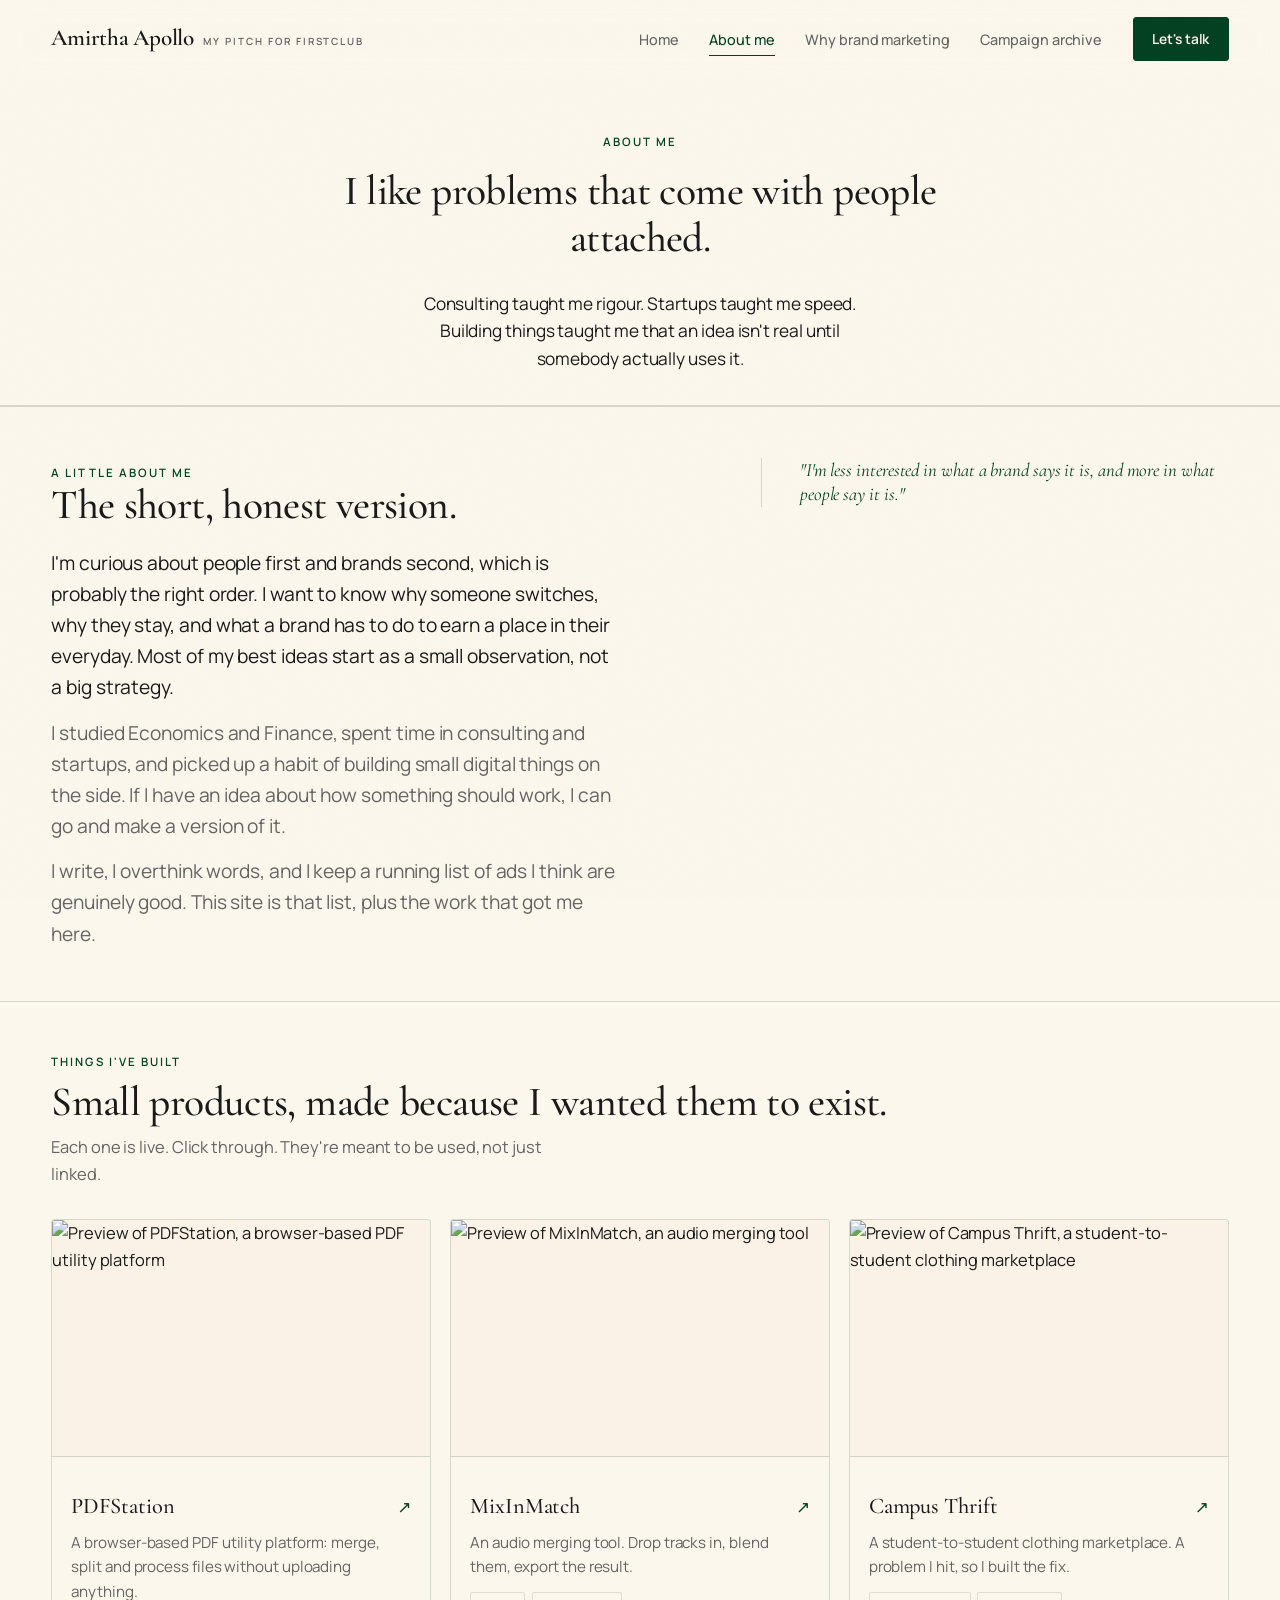
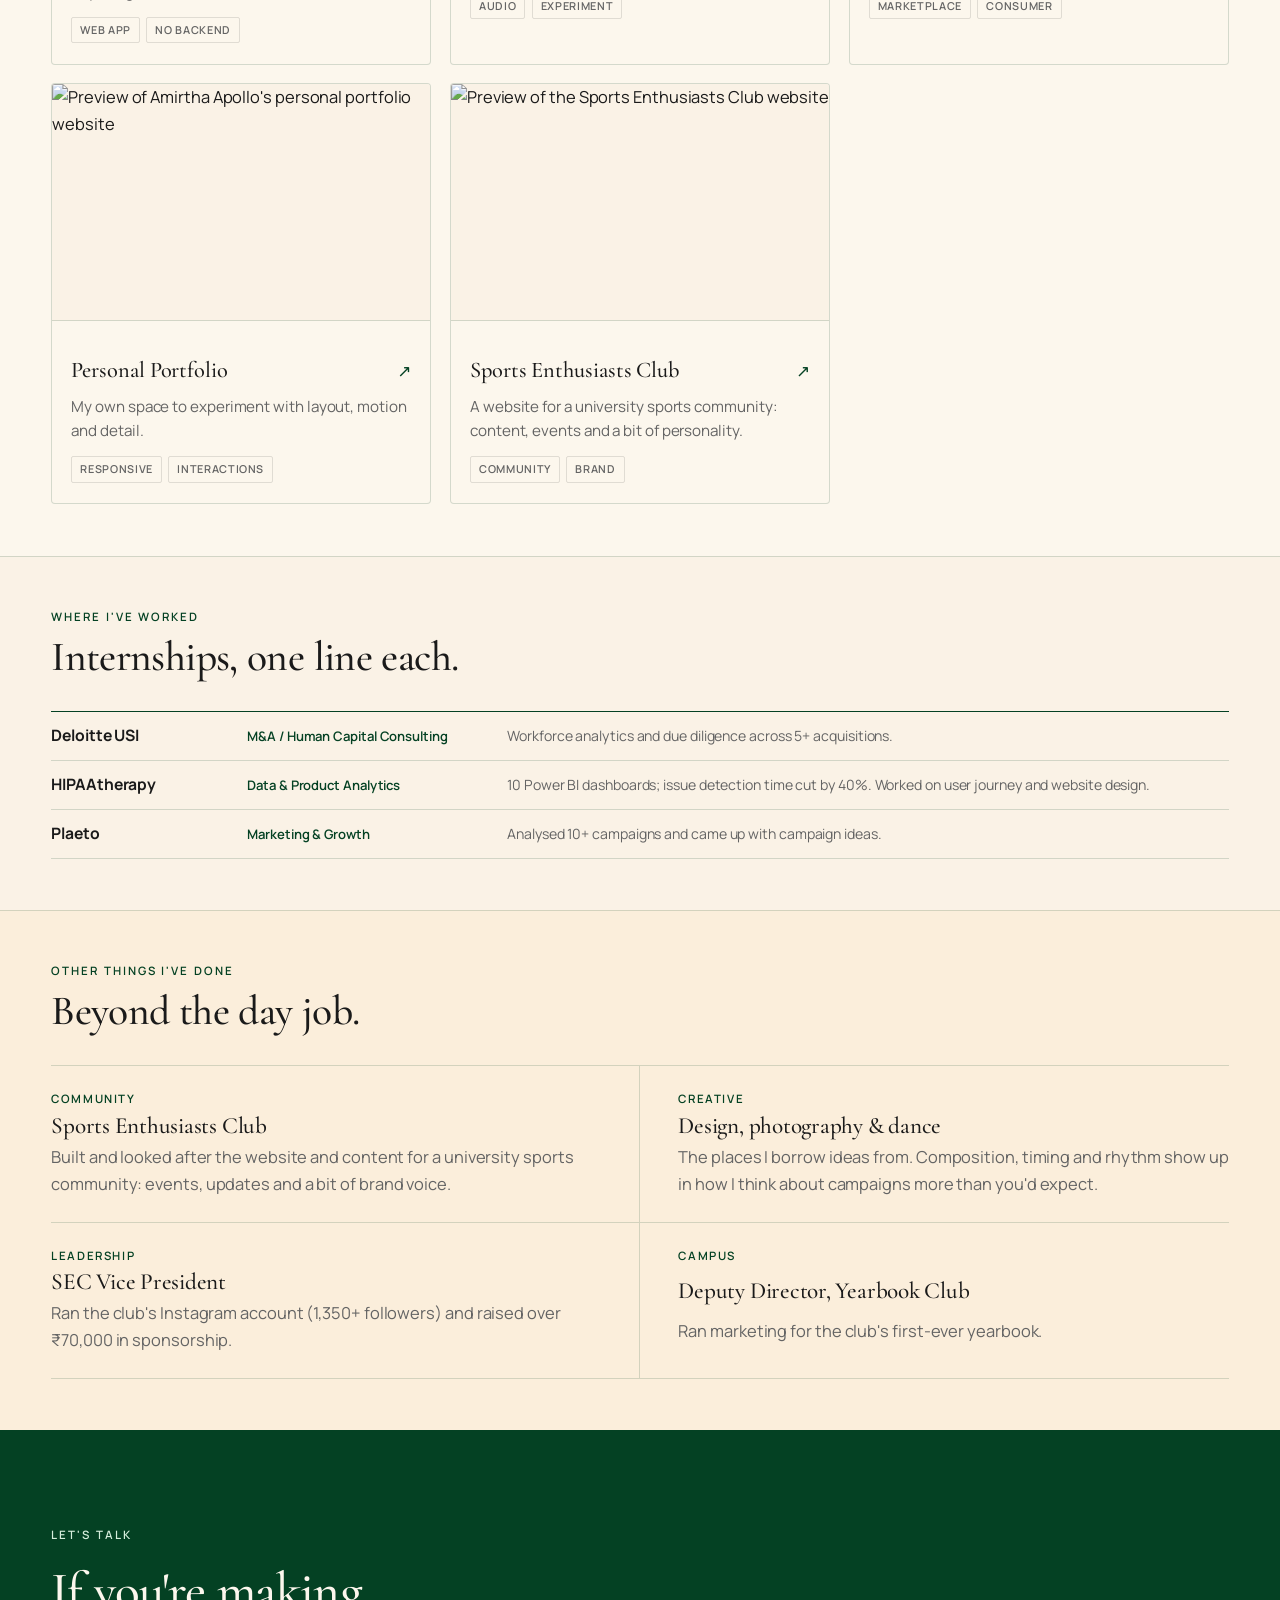
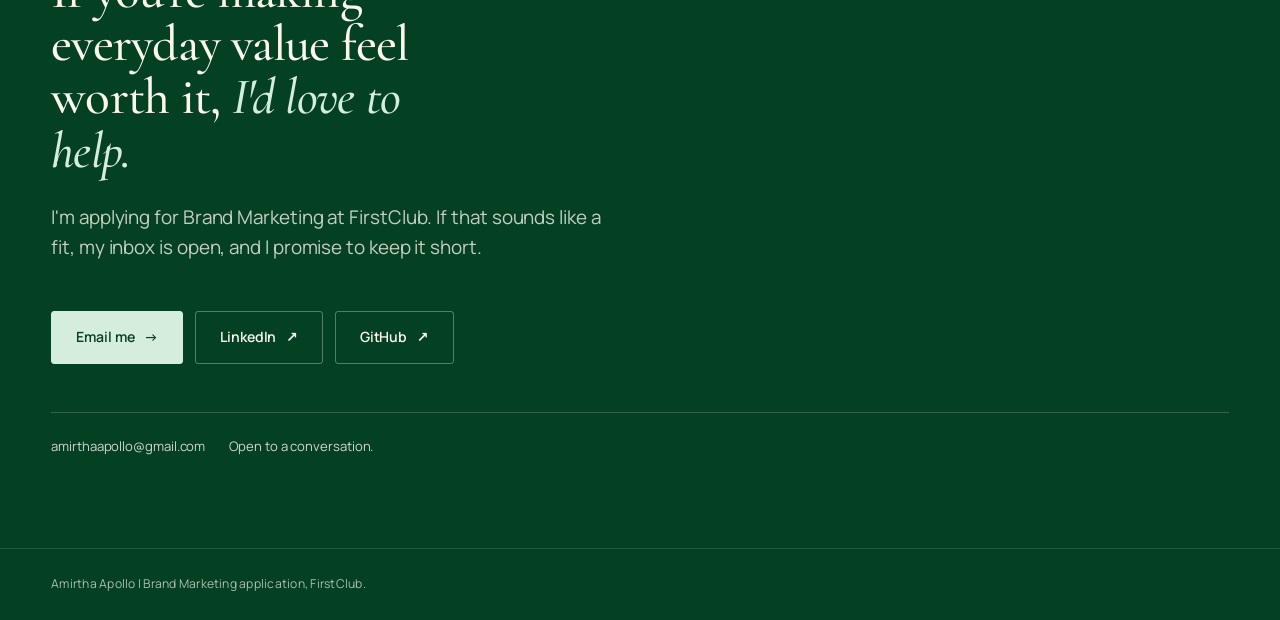
==== commit 6f425f30: "Add favicon, wire LinkedIn, refine About/Why content, remove resume + footer note - Add favicon.svg " ====
--- a/about.html
+++ b/about.html
@@ -7,6 +7,8 @@
   <meta name="description" content="About Amirtha Apollo: internships at Deloitte USI, HIPAAtherapy and Plaeto, plus the projects I've built. Brand Marketing application for FirstClub." />
   <meta name="author" content="Amirtha Apollo" />
   <meta name="theme-color" content="#fcf7ed" />
+  <link rel="icon" type="image/svg+xml" href="favicon.svg" />
+  <link rel="apple-touch-icon" href="favicon.svg" />
   <link rel="canonical" href="https://amirthaapollo.netlify.app/about.html" />
 
   <meta property="og:type" content="website" />
@@ -16,7 +18,7 @@
   <link rel="preconnect" href="https://fonts.googleapis.com" />
   <link rel="preconnect" href="https://fonts.gstatic.com" crossorigin />
   <link href="https://fonts.googleapis.com/css2?family=Cormorant+Garamond:ital,wght@0,400;0,500;0,600;0,700;1,400;1,500;1,600&family=Manrope:wght@300;400;500;600;700&display=swap" rel="stylesheet" />
-  <link rel="stylesheet" href="styles.css?v=10" />
+  <link rel="stylesheet" href="styles.css?v=12" />
 </head>
 <body>
   <a class="skip" href="#main">Skip to content</a>
@@ -71,7 +73,7 @@
             </p>
             <p class="muted">
               I studied Economics and Finance, spent time in consulting and startups, and picked up a habit of building
-              small digital things on the side. It keeps me honest: if I have an idea about how something should work,
+              small digital things on the side. If I have an idea about how something should work,
               I can go and make a version of it.
             </p>
             <p class="muted">
@@ -184,12 +186,12 @@
           <li class="role">
             <span class="role-name">HIPAAtherapy</span>
             <span class="role-kind">Data &amp; Product Analytics</span>
-            <span class="role-note">10 Power BI dashboards; issue detection time cut by 40%.</span>
+            <span class="role-note">10 Power BI dashboards; issue detection time cut by 40%. Worked on user journey and website design.</span>
           </li>
           <li class="role">
             <span class="role-name">Plaeto</span>
             <span class="role-kind">Marketing &amp; Growth</span>
-            <span class="role-note">12+ campaigns analysed; 18% performance lift, 20% reach.</span>
+            <span class="role-note">Analysed 10+ campaigns and came up with campaign ideas.</span>
           </li>
         </ul>
       </div>
@@ -215,13 +217,13 @@
           </article>
           <article class="other-item reveal">
             <span class="oi-k">Leadership</span>
-            <h3 class="oi-t">[ Add a role or initiative ]</h3>
-            <p class="muted">Editable placeholder: a club, society, committee or event you led. One line is enough.</p>
-          </article>
-          <article class="other-item reveal">
-            <span class="oi-k">Events</span>
-            <h3 class="oi-t">[ Add an event or fest ]</h3>
-            <p class="muted">Editable placeholder: something you organised, ran or helped pull off.</p>
+            <h3 class="oi-t">SEC Vice President</h3>
+            <p>Ran the club's Instagram account (1,350+ followers) and raised over &#8377;70,000 in sponsorship.</p>
+          </article>
+          <article class="other-item reveal">
+            <span class="oi-k">Campus</span>
+            <h3 class="oi-t">Deputy Director, Yearbook Club</h3>
+            <p>Ran marketing for the club's first-ever yearbook.</p>
           </article>
         </div>
       </div>
@@ -239,8 +241,7 @@
         </p>
         <div class="cta-actions reveal">
           <a class="btn btn-on-green" href="mailto:amirthaapollo@gmail.com">Email me <span class="arw" aria-hidden="true">&#8594;</span></a>
-          <a class="btn btn-line" href="#">Resume <span aria-hidden="true">&#8599;</span></a>
-          <a class="btn btn-line" href="#">LinkedIn <span aria-hidden="true">&#8599;</span></a>
+          <a class="btn btn-line" href="https://www.linkedin.com/in/amirtha-apollo-776358271/" target="_blank" rel="noopener">LinkedIn <span aria-hidden="true">&#8599;</span></a>
           <a class="btn btn-line" href="https://github.com/AmirthaApollo" target="_blank" rel="noopener">GitHub <span aria-hidden="true">&#8599;</span></a>
         </div>
         <div class="cta-detail reveal">
@@ -255,7 +256,6 @@
   <footer class="footer">
     <div class="wrap footer-in">
       <span>Amirtha Apollo | Brand Marketing application, FirstClub.</span>
-      <span><span id="year">2026</span> / Made with opinions.</span>
     </div>
   </footer>
 
--- a/styles.css
+++ b/styles.css
@@ -2079,3 +2079,186 @@
 .dossier {
   padding-bottom: clamp(1.75rem, 3vw, 2.5rem);
 }
+
+/* ---------- embedded site preview ---------- */
+
+.embed {
+  border: 1px solid var(--line);
+  border-radius: 6px;
+  overflow: hidden;
+  background: var(--cream);
+}
+
+.embed-bar {
+  display: flex;
+  align-items: center;
+  justify-content: space-between;
+  gap: 1rem;
+  padding: 0.7rem 0.9rem;
+  border-bottom: 1px solid var(--line);
+  background: var(--beige);
+}
+
+.embed-url {
+  font-family: var(--sans);
+  font-size: 0.78rem;
+  letter-spacing: 0.02em;
+  color: var(--grey);
+  overflow: hidden;
+  text-overflow: ellipsis;
+  white-space: nowrap;
+}
+
+.embed-frame {
+  position: relative;
+  aspect-ratio: 16 / 10;
+  min-height: 62vh;
+  background: var(--cream);
+}
+
+.embed-frame iframe {
+  position: absolute;
+  inset: 0;
+  width: 100%;
+  height: 100%;
+  border: 0;
+}
+
+.embed-note {
+  margin-top: 1rem;
+  font-size: 0.85rem;
+  color: var(--grey);
+}
+
+.embed-note a {
+  color: var(--forest);
+  border-bottom: 1px solid var(--line-strong);
+}
+
+.embed-note a:hover {
+  border-color: var(--forest);
+}
+
+/* ---------- why page: compact mind map ---------- */
+
+.page-head--tiny {
+  padding-block: clamp(1.25rem, 3vw, 2rem) clamp(0.5rem, 1.5vw, 1rem);
+}
+
+.mindmap {
+  display: grid;
+  gap: 1.5rem;
+}
+
+.mm-hub-kicker {
+  font-size: 0.72rem;
+  font-weight: 600;
+  letter-spacing: 0.14em;
+  text-transform: uppercase;
+  color: var(--forest);
+}
+
+.mm-hub-title {
+  margin-top: 0.5rem;
+  font-family: var(--display);
+  font-size: clamp(1.5rem, 1.15rem + 1.6vw, 2.2rem);
+  font-weight: 600;
+  line-height: 1.08;
+  letter-spacing: -0.01em;
+}
+
+.mm-hub-note {
+  margin-top: 0.6rem;
+  color: var(--grey);
+  font-size: 0.95rem;
+  max-width: 40ch;
+}
+
+.mm-branches {
+  position: relative;
+  display: grid;
+  gap: 0.85rem;
+  padding-left: 1.5rem;
+}
+
+.mm-branches::before {
+  content: "";
+  position: absolute;
+  left: 0.3rem;
+  top: 1.1rem;
+  bottom: 1.1rem;
+  width: 1px;
+  background: var(--line-strong);
+}
+
+.mm-node {
+  position: relative;
+  display: grid;
+  gap: 0.15rem;
+  padding: 0.5rem 0;
+}
+
+.mm-node::before {
+  content: "";
+  position: absolute;
+  left: -1.2rem;
+  top: 1.1rem;
+  width: 1.2rem;
+  height: 1px;
+  background: var(--line-strong);
+}
+
+.mm-num {
+  font-size: 0.66rem;
+  font-weight: 700;
+  letter-spacing: 0.14em;
+  color: var(--forest);
+}
+
+.mm-title {
+  font-family: var(--sans);
+  font-weight: 700;
+  font-size: 0.98rem;
+  line-height: 1.25;
+}
+
+.mm-line {
+  color: var(--grey);
+  font-size: 0.85rem;
+}
+
+@media (min-width: 900px) {
+  .mindmap {
+    grid-template-columns: minmax(0, 0.42fr) minmax(0, 0.58fr);
+    align-items: center;
+    gap: 0;
+  }
+
+  .mm-hub {
+    position: relative;
+    padding-right: 3rem;
+  }
+
+  .mm-hub::after {
+    content: "";
+    position: absolute;
+    right: 0;
+    top: 50%;
+    width: 3rem;
+    height: 1px;
+    background: var(--line-strong);
+  }
+
+  .mm-branches {
+    padding-left: 3rem;
+  }
+
+  .mm-branches::before {
+    left: 0;
+  }
+
+  .mm-node::before {
+    left: -3rem;
+    width: 3rem;
+  }
+}
